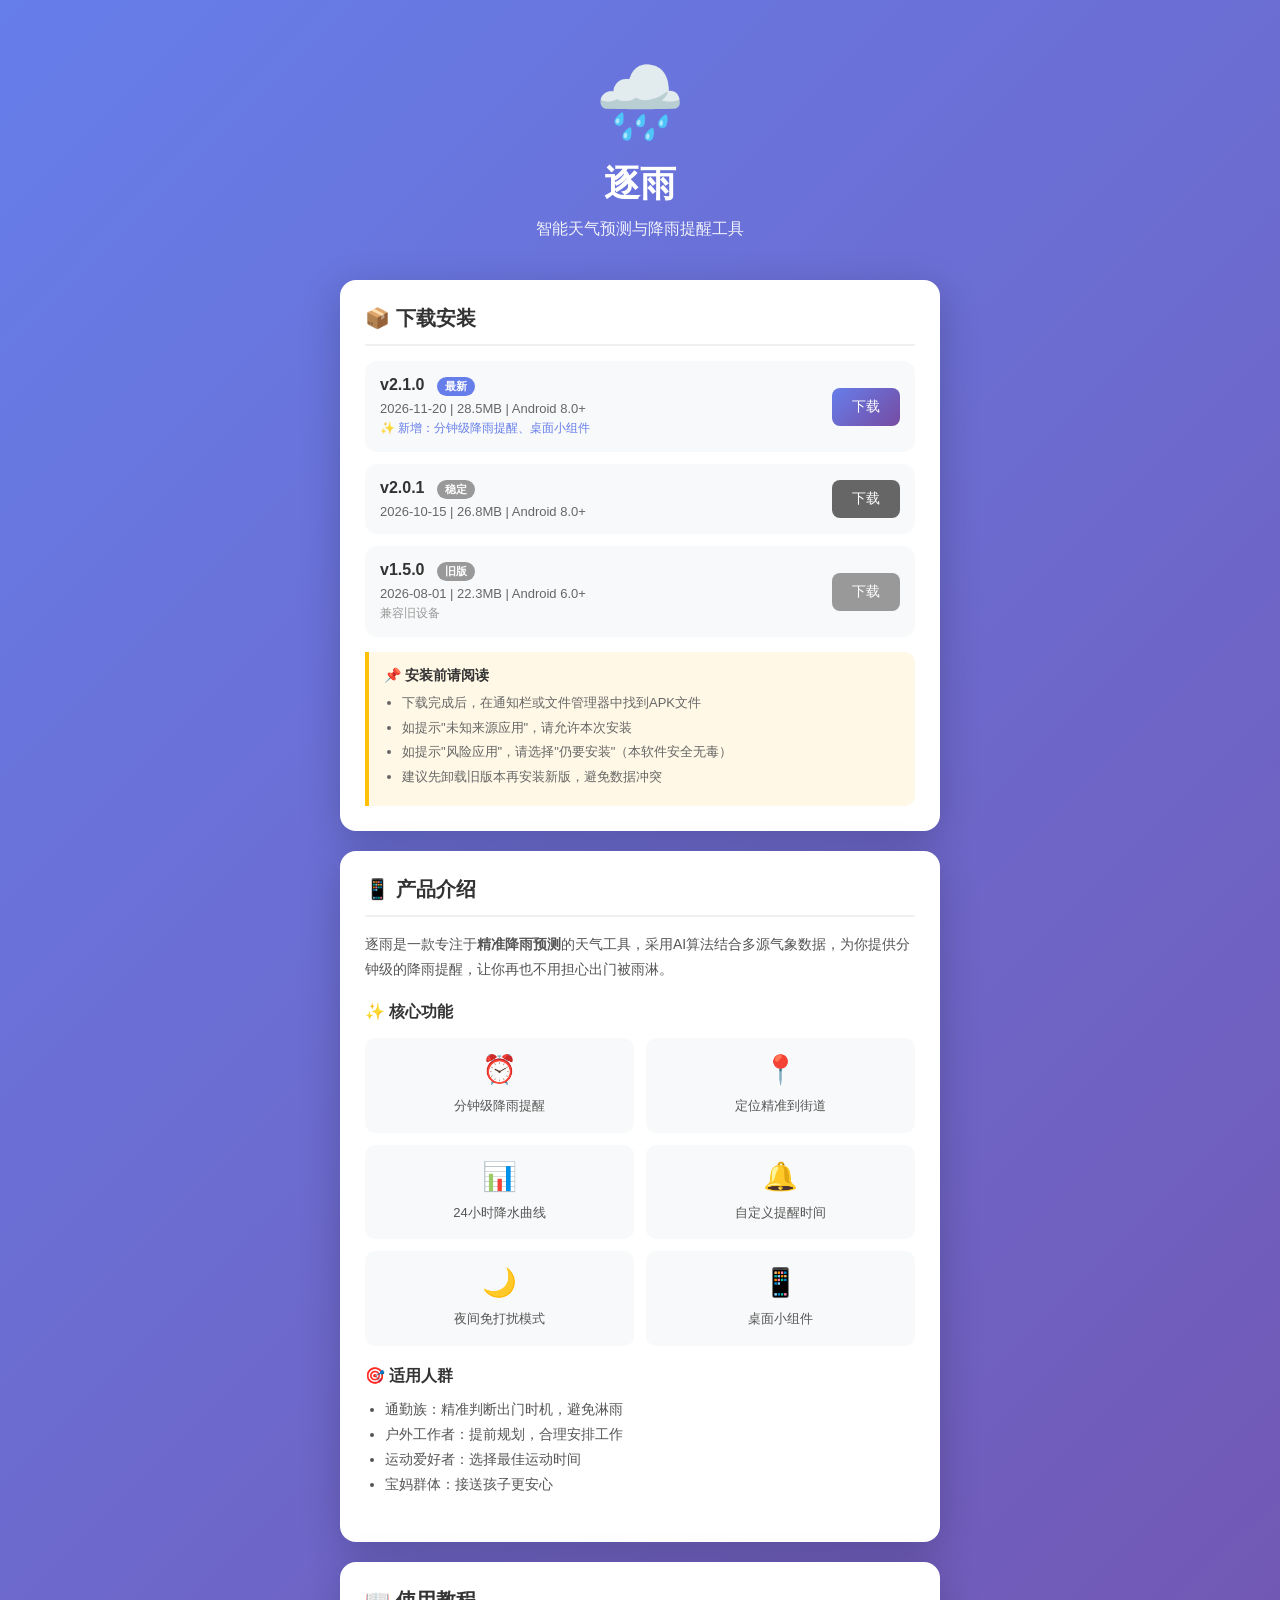
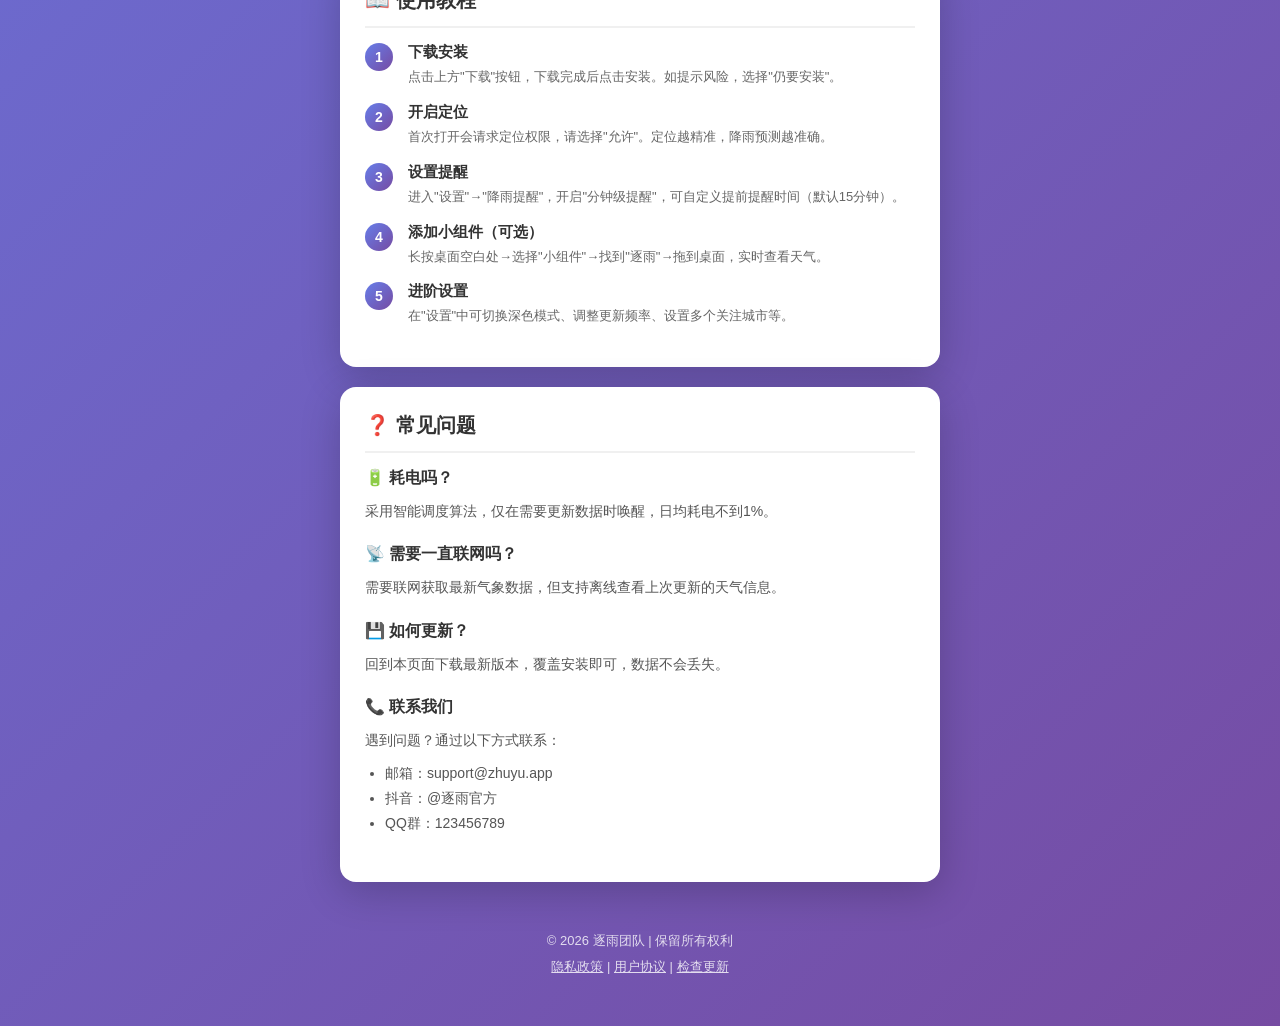
==== index.html @ e546744c "Add files via upload" ====
<!DOCTYPE html>
<html lang="zh-CN">
<head>
    <meta charset="UTF-8">
    <meta name="viewport" content="width=device-width, initial-scale=1.0">
    <title>逐雨 - 官方下载</title>
    <style>
        * { margin: 0; padding: 0; box-sizing: border-box; }
        body {
            font-family: -apple-system, BlinkMacSystemFont, "Segoe UI", Roboto, "Helvetica Neue", Arial, sans-serif;
            background: linear-gradient(135deg, #667eea 0%, #764ba2 100%);
            min-height: 100vh;
            padding: 20px;
        }
        .container {
            max-width: 600px;
            margin: 0 auto;
        }
        
        /* 头部 */
        .header {
            text-align: center;
            padding: 40px 20px;
            color: white;
        }
        .logo { font-size: 72px; margin-bottom: 15px; }
        .header h1 { font-size: 36px; margin-bottom: 10px; }
        .header p { font-size: 16px; opacity: 0.9; }
        
        /* 卡片通用 */
        .card {
            background: white;
            border-radius: 16px;
            padding: 25px;
            margin-bottom: 20px;
            box-shadow: 0 10px 40px rgba(0,0,0,0.2);
        }
        .card h2 {
            font-size: 20px;
            color: #333;
            margin-bottom: 15px;
            padding-bottom: 12px;
            border-bottom: 2px solid #f0f0f0;
        }
        
        /* 版本列表 */
        .version-item {
            display: flex;
            justify-content: space-between;
            align-items: center;
            padding: 15px;
            background: #f8f9fa;
            border-radius: 12px;
            margin-bottom: 12px;
        }
        .version-info h3 {
            font-size: 16px;
            color: #333;
            margin-bottom: 5px;
        }
        .version-info p {
            font-size: 13px;
            color: #666;
        }
        .version-info .badge {
            display: inline-block;
            background: #667eea;
            color: white;
            font-size: 11px;
            padding: 2px 8px;
            border-radius: 10px;
            margin-left: 8px;
        }
        .version-info .badge.old {
            background: #999;
        }
        .download-btn {
            background: linear-gradient(135deg, #667eea 0%, #764ba2 100%);
            color: white;
            border: none;
            padding: 10px 20px;
            border-radius: 8px;
            font-size: 14px;
            cursor: pointer;
            text-decoration: none;
            white-space: nowrap;
        }
        .download-btn:hover {
            opacity: 0.9;
        }
        
        /* 介绍区域 */
        .intro-section {
            margin-bottom: 20px;
        }
        .intro-section h3 {
            font-size: 16px;
            color: #333;
            margin-bottom: 10px;
            display: flex;
            align-items: center;
            gap: 8px;
        }
        .intro-section p, .intro-section li {
            font-size: 14px;
            color: #555;
            line-height: 1.8;
        }
        .intro-section ul {
            padding-left: 20px;
            margin-top: 8px;
        }
        .feature-grid {
            display: grid;
            grid-template-columns: 1fr 1fr;
            gap: 12px;
            margin-top: 15px;
        }
        .feature-item {
            background: #f8f9fa;
            padding: 15px;
            border-radius: 10px;
            text-align: center;
        }
        .feature-item .icon {
            font-size: 28px;
            margin-bottom: 8px;
        }
        .feature-item p {
            font-size: 13px;
            color: #555;
            font-weight: 500;
        }
        
        /* 使用步骤 */
        .step-list {
            counter-reset: step;
        }
        .step-item {
            display: flex;
            gap: 15px;
            margin-bottom: 15px;
            align-items: flex-start;
        }
        .step-num {
            width: 28px;
            height: 28px;
            background: linear-gradient(135deg, #667eea 0%, #764ba2 100%);
            color: white;
            border-radius: 50%;
            display: flex;
            align-items: center;
            justify-content: center;
            font-size: 14px;
            font-weight: bold;
            flex-shrink: 0;
        }
        .step-content h4 {
            font-size: 15px;
            color: #333;
            margin-bottom: 5px;
        }
        .step-content p {
            font-size: 13px;
            color: #666;
            line-height: 1.6;
        }
        
        /* 提示框 */
        .tips-box {
            background: #fff8e6;
            border-left: 4px solid #ffc107;
            padding: 15px;
            border-radius: 0 10px 10px 0;
            margin-top: 15px;
        }
        .tips-box strong {
            color: #333;
            display: block;
            margin-bottom: 8px;
            font-size: 14px;
        }
        .tips-box ul {
            padding-left: 18px;
        }
        .tips-box li {
            font-size: 13px;
            color: #666;
            margin-bottom: 5px;
            line-height: 1.5;
        }
        
        /* 页脚 */
        .footer {
            text-align: center;
            padding: 30px 20px;
            color: white;
            opacity: 0.8;
            font-size: 13px;
        }
        .footer a {
            color: white;
            text-decoration: underline;
        }
        
        /* 响应式 */
        @media (max-width: 480px) {
            .feature-grid { grid-template-columns: 1fr; }
            .version-item { flex-direction: column; gap: 12px; align-items: stretch; }
            .download-btn { text-align: center; }
        }
    </style>
</head>
<body>
    <div class="container">
        <!-- 头部 -->
        <div class="header">
            <div class="logo">🌧️</div>
            <h1>逐雨</h1>
            <p>智能天气预测与降雨提醒工具</p>
        </div>
        
        <!-- 下载区域 -->
        <div class="card">
            <h2>📦 下载安装</h2>
            
            <!-- 最新版本 -->
            <div class="version-item">
                <div class="version-info">
                    <h3>v2.1.0 <span class="badge">最新</span></h3>
                    <p>2026-11-20 | 28.5MB | Android 8.0+</p>
                    <p style="color: #667eea; font-size: 12px; margin-top: 4px;">✨ 新增：分钟级降雨提醒、桌面小组件</p>
                </div>
                <a href="https://zhuyu-1307885390.cos.ap-guangzhou.myqcloud.com/zhuyu-v2.1.0.apk" class="download-btn" download>
                    下载
                </a>
            </div>
            
            <!-- 历史版本 -->
            <div class="version-item">
                <div class="version-info">
                    <h3>v2.0.1 <span class="badge old">稳定</span></h3>
                    <p>2026-10-15 | 26.8MB | Android 8.0+</p>
                </div>
                <a href="https://zhuyu-1307885390.cos.ap-guangzhou.myqcloud.com/zhuyu-v2.0.1.apk" class="download-btn" download style="background: #666;">
                    下载
                </a>
            </div>
            
            <div class="version-item">
                <div class="version-info">
                    <h3>v1.5.0 <span class="badge old">旧版</span></h3>
                    <p>2026-08-01 | 22.3MB | Android 6.0+</p>
                    <p style="color: #999; font-size: 12px; margin-top: 4px;">兼容旧设备</p>
                </div>
                <a href="https://zhuyu-1307885390.cos.ap-guangzhou.myqcloud.com/zhuyu-v1.5.0.apk" class="download-btn" download style="background: #999;">
                    下载
                </a>
            </div>
            
            <!-- 安装提示 -->
            <div class="tips-box">
                <strong>📌 安装前请阅读</strong>
                <ul>
                    <li>下载完成后，在通知栏或文件管理器中找到APK文件</li>
                    <li>如提示"未知来源应用"，请允许本次安装</li>
                    <li>如提示"风险应用"，请选择"仍要安装"（本软件安全无毒）</li>
                    <li>建议先卸载旧版本再安装新版，避免数据冲突</li>
                </ul>
            </div>
        </div>
        
        <!-- 产品介绍 -->
        <div class="card">
            <h2>📱 产品介绍</h2>
            <div class="intro-section">
                <p>逐雨是一款专注于<strong>精准降雨预测</strong>的天气工具，采用AI算法结合多源气象数据，为你提供分钟级的降雨提醒，让你再也不用担心出门被雨淋。</p>
            </div>
            
            <div class="intro-section">
                <h3>✨ 核心功能</h3>
                <div class="feature-grid">
                    <div class="feature-item">
                        <div class="icon">⏰</div>
                        <p>分钟级降雨提醒</p>
                    </div>
                    <div class="feature-item">
                        <div class="icon">📍</div>
                        <p>定位精准到街道</p>
                    </div>
                    <div class="feature-item">
                        <div class="icon">📊</div>
                        <p>24小时降水曲线</p>
                    </div>
                    <div class="feature-item">
                        <div class="icon">🔔</div>
                        <p>自定义提醒时间</p>
                    </div>
                    <div class="feature-item">
                        <div class="icon">🌙</div>
                        <p>夜间免打扰模式</p>
                    </div>
                    <div class="feature-item">
                        <div class="icon">📱</div>
                        <p>桌面小组件</p>
                    </div>
                </div>
            </div>
            
            <div class="intro-section">
                <h3>🎯 适用人群</h3>
                <ul>
                    <li>通勤族：精准判断出门时机，避免淋雨</li>
                    <li>户外工作者：提前规划，合理安排工作</li>
                    <li>运动爱好者：选择最佳运动时间</li>
                    <li>宝妈群体：接送孩子更安心</li>
                </ul>
            </div>
        </div>
        
        <!-- 使用教程 -->
        <div class="card">
            <h2>📖 使用教程</h2>
            
            <div class="step-list">
                <div class="step-item">
                    <div class="step-num">1</div>
                    <div class="step-content">
                        <h4>下载安装</h4>
                        <p>点击上方"下载"按钮，下载完成后点击安装。如提示风险，选择"仍要安装"。</p>
                    </div>
                </div>
                
                <div class="step-item">
                    <div class="step-num">2</div>
                    <div class="step-content">
                        <h4>开启定位</h4>
                        <p>首次打开会请求定位权限，请选择"允许"。定位越精准，降雨预测越准确。</p>
                    </div>
                </div>
                
                <div class="step-item">
                    <div class="step-num">3</div>
                    <div class="step-content">
                        <h4>设置提醒</h4>
                        <p>进入"设置"→"降雨提醒"，开启"分钟级提醒"，可自定义提前提醒时间（默认15分钟）。</p>
                    </div>
                </div>
                
                <div class="step-item">
                    <div class="step-num">4</div>
                    <div class="step-content">
                        <h4>添加小组件（可选）</h4>
                        <p>长按桌面空白处→选择"小组件"→找到"逐雨"→拖到桌面，实时查看天气。</p>
                    </div>
                </div>
                
                <div class="step-item">
                    <div class="step-num">5</div>
                    <div class="step-content">
                        <h4>进阶设置</h4>
                        <p>在"设置"中可切换深色模式、调整更新频率、设置多个关注城市等。</p>
                    </div>
                </div>
            </div>
        </div>
        
        <!-- 常见问题 -->
        <div class="card">
            <h2>❓ 常见问题</h2>
            
            <div class="intro-section">
                <h3>🔋 耗电吗？</h3>
                <p>采用智能调度算法，仅在需要更新数据时唤醒，日均耗电不到1%。</p>
            </div>
            
            <div class="intro-section">
                <h3>📡 需要一直联网吗？</h3>
                <p>需要联网获取最新气象数据，但支持离线查看上次更新的天气信息。</p>
            </div>
            
            <div class="intro-section">
                <h3>💾 如何更新？</h3>
                <p>回到本页面下载最新版本，覆盖安装即可，数据不会丢失。</p>
            </div>
            
            <div class="intro-section">
                <h3>📞 联系我们</h3>
                <p>遇到问题？通过以下方式联系：</p>
                <ul style="margin-top: 8px;">
                    <li>邮箱：support@zhuyu.app</li>
                    <li>抖音：@逐雨官方</li>
                    <li>QQ群：123456789</li>
                </ul>
            </div>
        </div>
        
        <!-- 页脚 -->
        <div class="footer">
            <p>© 2026 逐雨团队 | 保留所有权利</p>
            <p style="margin-top: 8px;">
                <a href="#">隐私政策</a> | 
                <a href="#">用户协议</a> | 
                <a href="#">检查更新</a>
            </p>
        </div>
    </div>
</body>
</html>
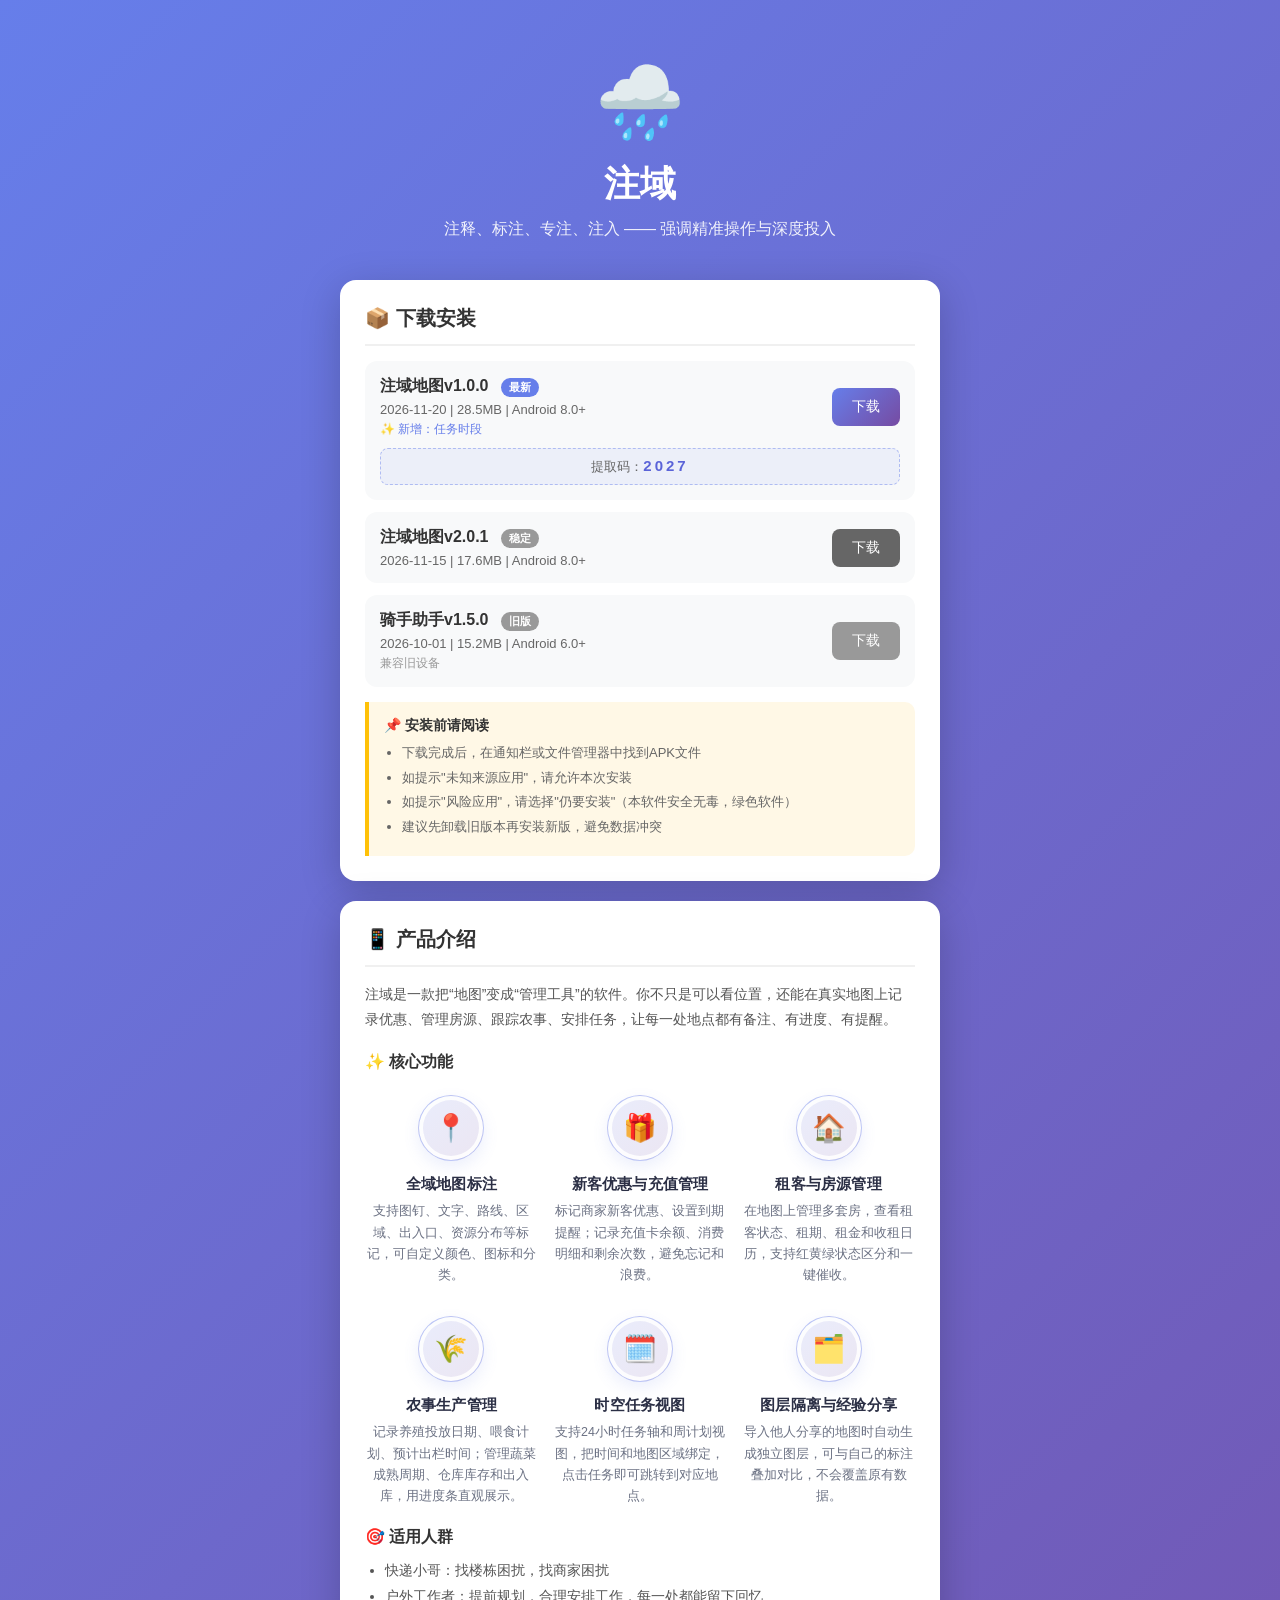
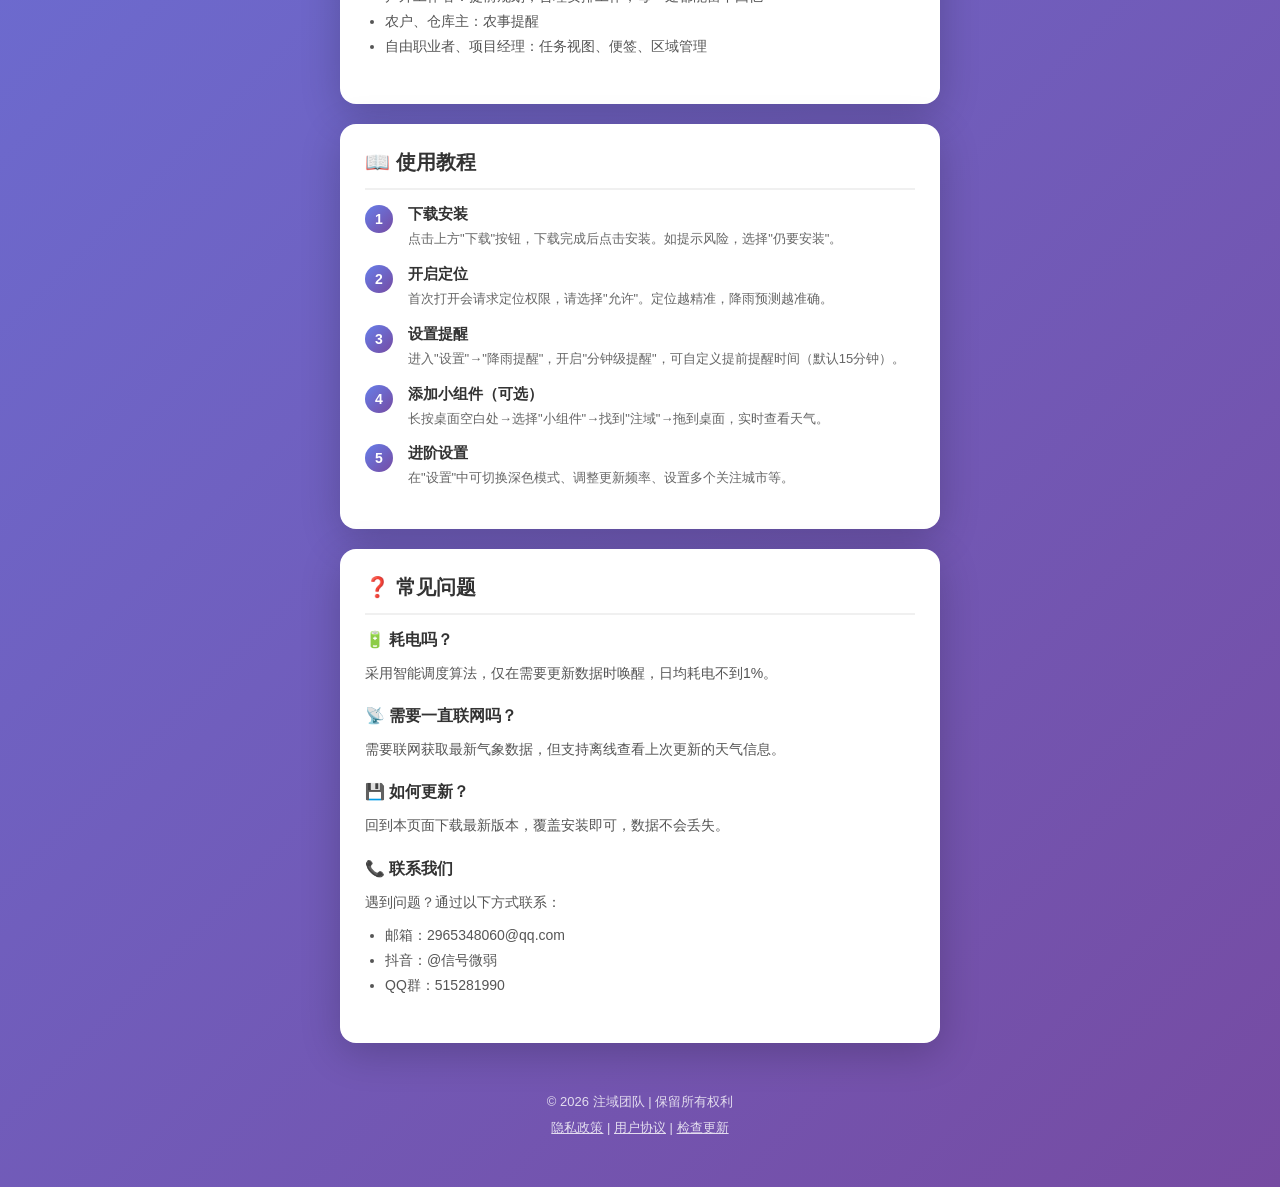
==== commit a70dffde: "Update index.html样式修改" ====
--- a/index.html
+++ b/index.html
@@ -3,7 +3,7 @@
 <head>
     <meta charset="UTF-8">
     <meta name="viewport" content="width=device-width, initial-scale=1.0">
-    <title>逐雨 - 官方下载</title>
+    <title>注域 - 官方下载</title>
     <style>
         * { margin: 0; padding: 0; box-sizing: border-box; }
         body {
@@ -46,6 +46,7 @@
         /* 版本列表 */
         .version-item {
             display: flex;
+            flex-wrap: wrap;
             justify-content: space-between;
             align-items: center;
             padding: 15px;
@@ -88,6 +89,24 @@
         .download-btn:hover {
             opacity: 0.9;
         }
+        .extract-code {
+            width: 100%;
+            margin-top: 10px;
+            padding: 8px 12px;
+            text-align: center;
+            font-size: 13px;
+            color: #666;
+            background: rgba(102, 126, 234, 0.08);
+            border: 1px dashed rgba(102, 126, 234, 0.45);
+            border-radius: 8px;
+        }
+        .extract-code strong {
+            font-size: 15px;
+            font-weight: 700;
+            letter-spacing: 3px;
+            color: #5a63d8;
+            user-select: all;
+        }
         
         /* 介绍区域 */
         .intro-section {
@@ -110,26 +129,54 @@
             padding-left: 20px;
             margin-top: 8px;
         }
-        .feature-grid {
+        .feature-list {
             display: grid;
-            grid-template-columns: 1fr 1fr;
-            gap: 12px;
-            margin-top: 15px;
+            grid-template-columns: repeat(3, 1fr);
+            gap: 30px 16px;
+            margin-top: 22px;
         }
         .feature-item {
-            background: #f8f9fa;
-            padding: 15px;
-            border-radius: 10px;
+            display: flex;
+            flex-direction: column;
+            align-items: center;
             text-align: center;
+            transition: transform 0.25s ease;
+        }
+        .feature-item:hover {
+            transform: translateY(-4px);
         }
         .feature-item .icon {
-            font-size: 28px;
-            margin-bottom: 8px;
+            width: 66px;
+            height: 66px;
+            flex-shrink: 0;
+            display: flex;
+            align-items: center;
+            justify-content: center;
+            font-size: 27px;
+            line-height: 1;
+            border-radius: 50%;
+            background: linear-gradient(135deg, rgba(102, 126, 234, 0.14) 0%, rgba(118, 75, 162, 0.14) 100%);
+            border: 1.5px solid rgba(102, 126, 234, 0.35);
+            box-shadow: 0 6px 16px rgba(102, 126, 234, 0.12), inset 0 0 0 4px rgba(255, 255, 255, 0.9);
+            margin-bottom: 14px;
+            transition: box-shadow 0.25s ease, border-color 0.25s ease;
+        }
+        .feature-item:hover .icon {
+            border-color: rgba(102, 126, 234, 0.6);
+            box-shadow: 0 10px 22px rgba(102, 126, 234, 0.22), inset 0 0 0 4px rgba(255, 255, 255, 0.9);
+        }
+        .feature-item h4 {
+            font-size: 15px;
+            font-weight: 600;
+            color: #2b2f45;
+            margin-bottom: 7px;
+            letter-spacing: 0.2px;
         }
         .feature-item p {
-            font-size: 13px;
-            color: #555;
-            font-weight: 500;
+            font-size: 12.5px;
+            color: #6c7284;
+            line-height: 1.7;
+            max-width: 180px;
         }
         
         /* 使用步骤 */
@@ -204,8 +251,17 @@
         }
         
         /* 响应式 */
+        @media (max-width: 560px) {
+            .feature-list { grid-template-columns: 1fr; gap: 28px; margin-top: 18px; }
+            .feature-item .icon {
+                width: 58px;
+                height: 58px;
+                font-size: 24px;
+                margin-bottom: 12px;
+            }
+            .feature-item p { max-width: 300px; }
+        }
         @media (max-width: 480px) {
-            .feature-grid { grid-template-columns: 1fr; }
             .version-item { flex-direction: column; gap: 12px; align-items: stretch; }
             .download-btn { text-align: center; }
         }
@@ -216,8 +272,8 @@
         <!-- 头部 -->
         <div class="header">
             <div class="logo">🌧️</div>
-            <h1>逐雨</h1>
-            <p>智能天气预测与降雨提醒工具</p>
+            <h1>注域</h1>
+            <p>注释、标注、专注、注入 —— 强调精准操作与深度投入</p>
         </div>
         
         <!-- 下载区域 -->
@@ -227,33 +283,34 @@
             <!-- 最新版本 -->
             <div class="version-item">
                 <div class="version-info">
-                    <h3>v2.1.0 <span class="badge">最新</span></h3>
+                    <h3>注域地图v1.0.0 <span class="badge">最新</span></h3>
                     <p>2026-11-20 | 28.5MB | Android 8.0+</p>
-                    <p style="color: #667eea; font-size: 12px; margin-top: 4px;">✨ 新增：分钟级降雨提醒、桌面小组件</p>
-                </div>
-                <a href="https://zhuyu-1307885390.cos.ap-guangzhou.myqcloud.com/zhuyu-v2.1.0.apk" class="download-btn" download>
+                    <p style="color: #667eea; font-size: 12px; margin-top: 4px;">✨ 新增：任务时段</p>
+                </div>
+                <a href="https://wwbjy.lanzouv.com/ipc9i4gytjad" class="download-btn" download>
                     下载
                 </a>
+                <div class="extract-code">提取码：<strong>2027</strong></div>
             </div>
             
             <!-- 历史版本 -->
             <div class="version-item">
                 <div class="version-info">
-                    <h3>v2.0.1 <span class="badge old">稳定</span></h3>
-                    <p>2026-10-15 | 26.8MB | Android 8.0+</p>
-                </div>
-                <a href="https://zhuyu-1307885390.cos.ap-guangzhou.myqcloud.com/zhuyu-v2.0.1.apk" class="download-btn" download style="background: #666;">
+                    <h3>注域地图v2.0.1 <span class="badge old">稳定</span></h3>
+                    <p>2026-11-15 | 17.6MB | Android 8.0+</p>
+                </div>
+                <a href="https://wwbjy.lanzouv.com/ipc9i4gytjad" class="download-btn" download style="background: #666;">
                     下载
                 </a>
             </div>
             
             <div class="version-item">
                 <div class="version-info">
-                    <h3>v1.5.0 <span class="badge old">旧版</span></h3>
-                    <p>2026-08-01 | 22.3MB | Android 6.0+</p>
+                    <h3>骑手助手v1.5.0 <span class="badge old">旧版</span></h3>
+                    <p>2026-10-01 | 15.2MB | Android 6.0+</p>
                     <p style="color: #999; font-size: 12px; margin-top: 4px;">兼容旧设备</p>
                 </div>
-                <a href="https://zhuyu-1307885390.cos.ap-guangzhou.myqcloud.com/zhuyu-v1.5.0.apk" class="download-btn" download style="background: #999;">
+                <a href="https://wwbjy.lanzouv.com/ipc9i4gytjad" class="download-btn" download style="background: #999;">
                     下载
                 </a>
             </div>
@@ -264,7 +321,7 @@
                 <ul>
                     <li>下载完成后，在通知栏或文件管理器中找到APK文件</li>
                     <li>如提示"未知来源应用"，请允许本次安装</li>
-                    <li>如提示"风险应用"，请选择"仍要安装"（本软件安全无毒）</li>
+                    <li>如提示"风险应用"，请选择"仍要安装"（本软件安全无毒，绿色软件）</li>
                     <li>建议先卸载旧版本再安装新版，避免数据冲突</li>
                 </ul>
             </div>
@@ -274,35 +331,41 @@
         <div class="card">
             <h2>📱 产品介绍</h2>
             <div class="intro-section">
-                <p>逐雨是一款专注于<strong>精准降雨预测</strong>的天气工具，采用AI算法结合多源气象数据，为你提供分钟级的降雨提醒，让你再也不用担心出门被雨淋。</p>
+                <p>注域是一款把“地图”变成“管理工具”的软件。你不只是可以看位置，还能在真实地图上记录优惠、管理房源、跟踪农事、安排任务，让每一处地点都有备注、有进度、有提醒。</p>
             </div>
             
             <div class="intro-section">
                 <h3>✨ 核心功能</h3>
-                <div class="feature-grid">
-                    <div class="feature-item">
-                        <div class="icon">⏰</div>
-                        <p>分钟级降雨提醒</p>
-                    </div>
+                <div class="feature-list">
                     <div class="feature-item">
                         <div class="icon">📍</div>
-                        <p>定位精准到街道</p>
-                    </div>
-                    <div class="feature-item">
-                        <div class="icon">📊</div>
-                        <p>24小时降水曲线</p>
-                    </div>
-                    <div class="feature-item">
-                        <div class="icon">🔔</div>
-                        <p>自定义提醒时间</p>
-                    </div>
-                    <div class="feature-item">
-                        <div class="icon">🌙</div>
-                        <p>夜间免打扰模式</p>
-                    </div>
-                    <div class="feature-item">
-                        <div class="icon">📱</div>
-                        <p>桌面小组件</p>
+                        <h4>全域地图标注</h4>
+                        <p>支持图钉、文字、路线、区域、出入口、资源分布等标记，可自定义颜色、图标和分类。</p>
+                    </div>
+                    <div class="feature-item">
+                        <div class="icon">🎁</div>
+                        <h4>新客优惠与充值管理</h4>
+                        <p>标记商家新客优惠、设置到期提醒；记录充值卡余额、消费明细和剩余次数，避免忘记和浪费。</p>
+                    </div>
+                    <div class="feature-item">
+                        <div class="icon">🏠</div>
+                        <h4>租客与房源管理</h4>
+                        <p>在地图上管理多套房，查看租客状态、租期、租金和收租日历，支持红黄绿状态区分和一键催收。</p>
+                    </div>
+                    <div class="feature-item">
+                        <div class="icon">🌾</div>
+                        <h4>农事生产管理</h4>
+                        <p>记录养殖投放日期、喂食计划、预计出栏时间；管理蔬菜成熟周期、仓库库存和出入库，用进度条直观展示。</p>
+                    </div>
+                    <div class="feature-item">
+                        <div class="icon">🗓️</div>
+                        <h4>时空任务视图</h4>
+                        <p>支持24小时任务轴和周计划视图，把时间和地图区域绑定，点击任务即可跳转到对应地点。</p>
+                    </div>
+                    <div class="feature-item">
+                        <div class="icon">🗂️</div>
+                        <h4>图层隔离与经验分享</h4>
+                        <p>导入他人分享的地图时自动生成独立图层，可与自己的标注叠加对比，不会覆盖原有数据。</p>
                     </div>
                 </div>
             </div>
@@ -310,10 +373,10 @@
             <div class="intro-section">
                 <h3>🎯 适用人群</h3>
                 <ul>
-                    <li>通勤族：精准判断出门时机，避免淋雨</li>
-                    <li>户外工作者：提前规划，合理安排工作</li>
-                    <li>运动爱好者：选择最佳运动时间</li>
-                    <li>宝妈群体：接送孩子更安心</li>
+                    <li>快递小哥：找楼栋困扰，找商家困扰</li>
+                    <li>户外工作者：提前规划，合理安排工作，每一处都能留下回忆</li>
+                    <li>农户、仓库主：农事提醒</li>
+                    <li>自由职业者、项目经理：任务视图、便签、区域管理</li>
                 </ul>
             </div>
         </div>
@@ -351,7 +414,7 @@
                     <div class="step-num">4</div>
                     <div class="step-content">
                         <h4>添加小组件（可选）</h4>
-                        <p>长按桌面空白处→选择"小组件"→找到"逐雨"→拖到桌面，实时查看天气。</p>
+                        <p>长按桌面空白处→选择"小组件"→找到"注域"→拖到桌面，实时查看天气。</p>
                     </div>
                 </div>
                 
@@ -388,16 +451,16 @@
                 <h3>📞 联系我们</h3>
                 <p>遇到问题？通过以下方式联系：</p>
                 <ul style="margin-top: 8px;">
-                    <li>邮箱：support@zhuyu.app</li>
-                    <li>抖音：@逐雨官方</li>
-                    <li>QQ群：123456789</li>
+                    <li>邮箱：2965348060@qq.com</li>
+                    <li>抖音：@信号微弱</li>
+                    <li>QQ群：515281990</li>
                 </ul>
             </div>
         </div>
         
         <!-- 页脚 -->
         <div class="footer">
-            <p>© 2026 逐雨团队 | 保留所有权利</p>
+            <p>© 2026 注域团队 | 保留所有权利</p>
             <p style="margin-top: 8px;">
                 <a href="#">隐私政策</a> | 
                 <a href="#">用户协议</a> | 
@@ -406,4 +469,4 @@
         </div>
     </div>
 </body>
-</html>+</html>
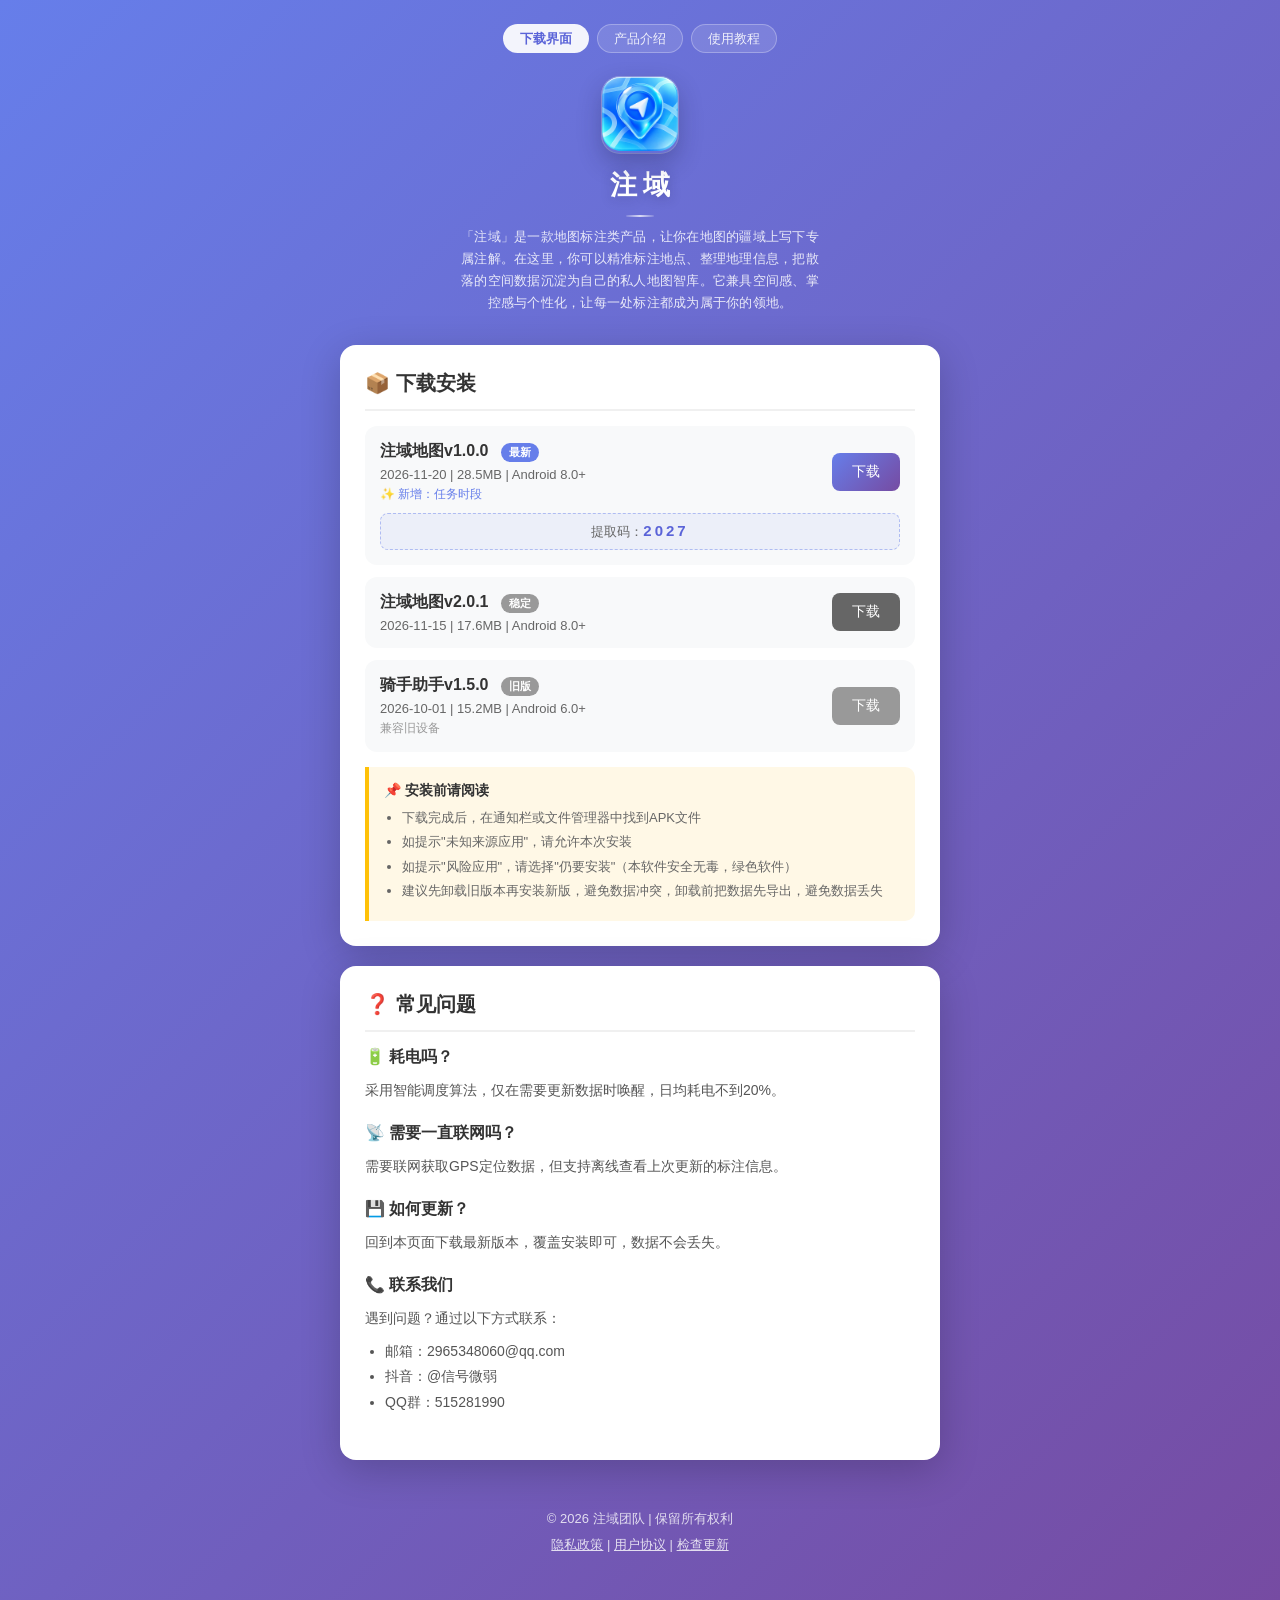
==== commit e64b8d35: "添加跳转链接 添加跳转链接，可以看到详细页面" ====
--- a/index.html
+++ b/index.html
@@ -4,276 +4,21 @@
     <meta charset="UTF-8">
     <meta name="viewport" content="width=device-width, initial-scale=1.0">
     <title>注域 - 官方下载</title>
-    <style>
-        * { margin: 0; padding: 0; box-sizing: border-box; }
-        body {
-            font-family: -apple-system, BlinkMacSystemFont, "Segoe UI", Roboto, "Helvetica Neue", Arial, sans-serif;
-            background: linear-gradient(135deg, #667eea 0%, #764ba2 100%);
-            min-height: 100vh;
-            padding: 20px;
-        }
-        .container {
-            max-width: 600px;
-            margin: 0 auto;
-        }
-        
-        /* 头部 */
-        .header {
-            text-align: center;
-            padding: 40px 20px;
-            color: white;
-        }
-        .logo { font-size: 72px; margin-bottom: 15px; }
-        .header h1 { font-size: 36px; margin-bottom: 10px; }
-        .header p { font-size: 16px; opacity: 0.9; }
-        
-        /* 卡片通用 */
-        .card {
-            background: white;
-            border-radius: 16px;
-            padding: 25px;
-            margin-bottom: 20px;
-            box-shadow: 0 10px 40px rgba(0,0,0,0.2);
-        }
-        .card h2 {
-            font-size: 20px;
-            color: #333;
-            margin-bottom: 15px;
-            padding-bottom: 12px;
-            border-bottom: 2px solid #f0f0f0;
-        }
-        
-        /* 版本列表 */
-        .version-item {
-            display: flex;
-            flex-wrap: wrap;
-            justify-content: space-between;
-            align-items: center;
-            padding: 15px;
-            background: #f8f9fa;
-            border-radius: 12px;
-            margin-bottom: 12px;
-        }
-        .version-info h3 {
-            font-size: 16px;
-            color: #333;
-            margin-bottom: 5px;
-        }
-        .version-info p {
-            font-size: 13px;
-            color: #666;
-        }
-        .version-info .badge {
-            display: inline-block;
-            background: #667eea;
-            color: white;
-            font-size: 11px;
-            padding: 2px 8px;
-            border-radius: 10px;
-            margin-left: 8px;
-        }
-        .version-info .badge.old {
-            background: #999;
-        }
-        .download-btn {
-            background: linear-gradient(135deg, #667eea 0%, #764ba2 100%);
-            color: white;
-            border: none;
-            padding: 10px 20px;
-            border-radius: 8px;
-            font-size: 14px;
-            cursor: pointer;
-            text-decoration: none;
-            white-space: nowrap;
-        }
-        .download-btn:hover {
-            opacity: 0.9;
-        }
-        .extract-code {
-            width: 100%;
-            margin-top: 10px;
-            padding: 8px 12px;
-            text-align: center;
-            font-size: 13px;
-            color: #666;
-            background: rgba(102, 126, 234, 0.08);
-            border: 1px dashed rgba(102, 126, 234, 0.45);
-            border-radius: 8px;
-        }
-        .extract-code strong {
-            font-size: 15px;
-            font-weight: 700;
-            letter-spacing: 3px;
-            color: #5a63d8;
-            user-select: all;
-        }
-        
-        /* 介绍区域 */
-        .intro-section {
-            margin-bottom: 20px;
-        }
-        .intro-section h3 {
-            font-size: 16px;
-            color: #333;
-            margin-bottom: 10px;
-            display: flex;
-            align-items: center;
-            gap: 8px;
-        }
-        .intro-section p, .intro-section li {
-            font-size: 14px;
-            color: #555;
-            line-height: 1.8;
-        }
-        .intro-section ul {
-            padding-left: 20px;
-            margin-top: 8px;
-        }
-        .feature-list {
-            display: grid;
-            grid-template-columns: repeat(3, 1fr);
-            gap: 30px 16px;
-            margin-top: 22px;
-        }
-        .feature-item {
-            display: flex;
-            flex-direction: column;
-            align-items: center;
-            text-align: center;
-            transition: transform 0.25s ease;
-        }
-        .feature-item:hover {
-            transform: translateY(-4px);
-        }
-        .feature-item .icon {
-            width: 66px;
-            height: 66px;
-            flex-shrink: 0;
-            display: flex;
-            align-items: center;
-            justify-content: center;
-            font-size: 27px;
-            line-height: 1;
-            border-radius: 50%;
-            background: linear-gradient(135deg, rgba(102, 126, 234, 0.14) 0%, rgba(118, 75, 162, 0.14) 100%);
-            border: 1.5px solid rgba(102, 126, 234, 0.35);
-            box-shadow: 0 6px 16px rgba(102, 126, 234, 0.12), inset 0 0 0 4px rgba(255, 255, 255, 0.9);
-            margin-bottom: 14px;
-            transition: box-shadow 0.25s ease, border-color 0.25s ease;
-        }
-        .feature-item:hover .icon {
-            border-color: rgba(102, 126, 234, 0.6);
-            box-shadow: 0 10px 22px rgba(102, 126, 234, 0.22), inset 0 0 0 4px rgba(255, 255, 255, 0.9);
-        }
-        .feature-item h4 {
-            font-size: 15px;
-            font-weight: 600;
-            color: #2b2f45;
-            margin-bottom: 7px;
-            letter-spacing: 0.2px;
-        }
-        .feature-item p {
-            font-size: 12.5px;
-            color: #6c7284;
-            line-height: 1.7;
-            max-width: 180px;
-        }
-        
-        /* 使用步骤 */
-        .step-list {
-            counter-reset: step;
-        }
-        .step-item {
-            display: flex;
-            gap: 15px;
-            margin-bottom: 15px;
-            align-items: flex-start;
-        }
-        .step-num {
-            width: 28px;
-            height: 28px;
-            background: linear-gradient(135deg, #667eea 0%, #764ba2 100%);
-            color: white;
-            border-radius: 50%;
-            display: flex;
-            align-items: center;
-            justify-content: center;
-            font-size: 14px;
-            font-weight: bold;
-            flex-shrink: 0;
-        }
-        .step-content h4 {
-            font-size: 15px;
-            color: #333;
-            margin-bottom: 5px;
-        }
-        .step-content p {
-            font-size: 13px;
-            color: #666;
-            line-height: 1.6;
-        }
-        
-        /* 提示框 */
-        .tips-box {
-            background: #fff8e6;
-            border-left: 4px solid #ffc107;
-            padding: 15px;
-            border-radius: 0 10px 10px 0;
-            margin-top: 15px;
-        }
-        .tips-box strong {
-            color: #333;
-            display: block;
-            margin-bottom: 8px;
-            font-size: 14px;
-        }
-        .tips-box ul {
-            padding-left: 18px;
-        }
-        .tips-box li {
-            font-size: 13px;
-            color: #666;
-            margin-bottom: 5px;
-            line-height: 1.5;
-        }
-        
-        /* 页脚 */
-        .footer {
-            text-align: center;
-            padding: 30px 20px;
-            color: white;
-            opacity: 0.8;
-            font-size: 13px;
-        }
-        .footer a {
-            color: white;
-            text-decoration: underline;
-        }
-        
-        /* 响应式 */
-        @media (max-width: 560px) {
-            .feature-list { grid-template-columns: 1fr; gap: 28px; margin-top: 18px; }
-            .feature-item .icon {
-                width: 58px;
-                height: 58px;
-                font-size: 24px;
-                margin-bottom: 12px;
-            }
-            .feature-item p { max-width: 300px; }
-        }
-        @media (max-width: 480px) {
-            .version-item { flex-direction: column; gap: 12px; align-items: stretch; }
-            .download-btn { text-align: center; }
-        }
-    </style>
+    <link rel="stylesheet" href="styles.css">
 </head>
 <body>
     <div class="container">
+        <nav class="nav">
+            <a href="index.html" class="active">下载界面</a>
+            <a href="about.html">产品介绍</a>
+            <a href="tutorial.html">使用教程</a>
+        </nav>
+        
         <!-- 头部 -->
         <div class="header">
-            <div class="logo">🌧️</div>
+            <div class="logo"><img src="334c0837b64e043f290d3ea8aa91faf2_720.png" alt="注域"></div>
             <h1>注域</h1>
-            <p>注释、标注、专注、注入 —— 强调精准操作与深度投入</p>
+            <p>「注域」是一款地图标注类产品，让你在地图的疆域上写下专属注解。在这里，你可以精准标注地点、整理地理信息，把散落的空间数据沉淀为自己的私人地图智库。它兼具空间感、掌控感与个性化，让每一处标注都成为属于你的领地。</p>
         </div>
         
         <!-- 下载区域 -->
@@ -322,109 +67,8 @@
                     <li>下载完成后，在通知栏或文件管理器中找到APK文件</li>
                     <li>如提示"未知来源应用"，请允许本次安装</li>
                     <li>如提示"风险应用"，请选择"仍要安装"（本软件安全无毒，绿色软件）</li>
-                    <li>建议先卸载旧版本再安装新版，避免数据冲突</li>
+                    <li>建议先卸载旧版本再安装新版，避免数据冲突，卸载前把数据先导出，避免数据丢失</li>
                 </ul>
-            </div>
-        </div>
-        
-        <!-- 产品介绍 -->
-        <div class="card">
-            <h2>📱 产品介绍</h2>
-            <div class="intro-section">
-                <p>注域是一款把“地图”变成“管理工具”的软件。你不只是可以看位置，还能在真实地图上记录优惠、管理房源、跟踪农事、安排任务，让每一处地点都有备注、有进度、有提醒。</p>
-            </div>
-            
-            <div class="intro-section">
-                <h3>✨ 核心功能</h3>
-                <div class="feature-list">
-                    <div class="feature-item">
-                        <div class="icon">📍</div>
-                        <h4>全域地图标注</h4>
-                        <p>支持图钉、文字、路线、区域、出入口、资源分布等标记，可自定义颜色、图标和分类。</p>
-                    </div>
-                    <div class="feature-item">
-                        <div class="icon">🎁</div>
-                        <h4>新客优惠与充值管理</h4>
-                        <p>标记商家新客优惠、设置到期提醒；记录充值卡余额、消费明细和剩余次数，避免忘记和浪费。</p>
-                    </div>
-                    <div class="feature-item">
-                        <div class="icon">🏠</div>
-                        <h4>租客与房源管理</h4>
-                        <p>在地图上管理多套房，查看租客状态、租期、租金和收租日历，支持红黄绿状态区分和一键催收。</p>
-                    </div>
-                    <div class="feature-item">
-                        <div class="icon">🌾</div>
-                        <h4>农事生产管理</h4>
-                        <p>记录养殖投放日期、喂食计划、预计出栏时间；管理蔬菜成熟周期、仓库库存和出入库，用进度条直观展示。</p>
-                    </div>
-                    <div class="feature-item">
-                        <div class="icon">🗓️</div>
-                        <h4>时空任务视图</h4>
-                        <p>支持24小时任务轴和周计划视图，把时间和地图区域绑定，点击任务即可跳转到对应地点。</p>
-                    </div>
-                    <div class="feature-item">
-                        <div class="icon">🗂️</div>
-                        <h4>图层隔离与经验分享</h4>
-                        <p>导入他人分享的地图时自动生成独立图层，可与自己的标注叠加对比，不会覆盖原有数据。</p>
-                    </div>
-                </div>
-            </div>
-            
-            <div class="intro-section">
-                <h3>🎯 适用人群</h3>
-                <ul>
-                    <li>快递小哥：找楼栋困扰，找商家困扰</li>
-                    <li>户外工作者：提前规划，合理安排工作，每一处都能留下回忆</li>
-                    <li>农户、仓库主：农事提醒</li>
-                    <li>自由职业者、项目经理：任务视图、便签、区域管理</li>
-                </ul>
-            </div>
-        </div>
-        
-        <!-- 使用教程 -->
-        <div class="card">
-            <h2>📖 使用教程</h2>
-            
-            <div class="step-list">
-                <div class="step-item">
-                    <div class="step-num">1</div>
-                    <div class="step-content">
-                        <h4>下载安装</h4>
-                        <p>点击上方"下载"按钮，下载完成后点击安装。如提示风险，选择"仍要安装"。</p>
-                    </div>
-                </div>
-                
-                <div class="step-item">
-                    <div class="step-num">2</div>
-                    <div class="step-content">
-                        <h4>开启定位</h4>
-                        <p>首次打开会请求定位权限，请选择"允许"。定位越精准，降雨预测越准确。</p>
-                    </div>
-                </div>
-                
-                <div class="step-item">
-                    <div class="step-num">3</div>
-                    <div class="step-content">
-                        <h4>设置提醒</h4>
-                        <p>进入"设置"→"降雨提醒"，开启"分钟级提醒"，可自定义提前提醒时间（默认15分钟）。</p>
-                    </div>
-                </div>
-                
-                <div class="step-item">
-                    <div class="step-num">4</div>
-                    <div class="step-content">
-                        <h4>添加小组件（可选）</h4>
-                        <p>长按桌面空白处→选择"小组件"→找到"注域"→拖到桌面，实时查看天气。</p>
-                    </div>
-                </div>
-                
-                <div class="step-item">
-                    <div class="step-num">5</div>
-                    <div class="step-content">
-                        <h4>进阶设置</h4>
-                        <p>在"设置"中可切换深色模式、调整更新频率、设置多个关注城市等。</p>
-                    </div>
-                </div>
             </div>
         </div>
         
@@ -434,12 +78,12 @@
             
             <div class="intro-section">
                 <h3>🔋 耗电吗？</h3>
-                <p>采用智能调度算法，仅在需要更新数据时唤醒，日均耗电不到1%。</p>
+                <p>采用智能调度算法，仅在需要更新数据时唤醒，日均耗电不到20%。</p>
             </div>
             
             <div class="intro-section">
                 <h3>📡 需要一直联网吗？</h3>
-                <p>需要联网获取最新气象数据，但支持离线查看上次更新的天气信息。</p>
+                <p>需要联网获取GPS定位数据，但支持离线查看上次更新的标注信息。</p>
             </div>
             
             <div class="intro-section">
@@ -469,4 +113,4 @@
         </div>
     </div>
 </body>
-</html>
+</html>
--- a/styles.css
+++ b/styles.css
@@ -0,0 +1,384 @@
+
+        * { margin: 0; padding: 0; box-sizing: border-box; }
+        body {
+            font-family: -apple-system, BlinkMacSystemFont, "Segoe UI", Roboto, "Helvetica Neue", Arial, sans-serif;
+            background: linear-gradient(135deg, #667eea 0%, #764ba2 100%);
+            min-height: 100vh;
+            padding: 20px;
+        }
+        .container {
+            max-width: 600px;
+            margin: 0 auto;
+        }
+        
+        /* 头部 */
+        .header {
+            position: relative;
+            text-align: center;
+            padding: 24px 20px 30px;
+            color: white;
+        }
+        .logo {
+            position: relative;
+            width: 76px;
+            height: 76px;
+            margin: 0 auto 14px;
+            border-radius: 18px;
+            overflow: hidden;
+            box-shadow: 0 10px 24px rgba(28, 30, 70, 0.3), 0 0 0 1px rgba(255, 255, 255, 0.3);
+        }
+        .logo::after {
+            content: "";
+            position: absolute;
+            inset: 0;
+            border-radius: inherit;
+            box-shadow: inset 0 1px 0 rgba(255, 255, 255, 0.6);
+            pointer-events: none;
+        }
+        .logo img {
+            display: block;
+            width: 100%;
+            height: 100%;
+            object-fit: cover;
+            transform: scale(1.34);
+        }
+        .header h1 {
+            font-size: 27px;
+            font-weight: 700;
+            letter-spacing: 0.2em;
+            text-indent: 0.2em;
+            margin-bottom: 12px;
+            text-shadow: 0 2px 12px rgba(30, 30, 70, 0.25);
+        }
+        .header p {
+            position: relative;
+            max-width: 360px;
+            margin: 0 auto;
+            padding-top: 12px;
+            font-size: 12.5px;
+            line-height: 1.75;
+            letter-spacing: 0.02em;
+            color: rgba(255, 255, 255, 0.85);
+        }
+        .header p::before {
+            content: "";
+            position: absolute;
+            top: 0;
+            left: 50%;
+            transform: translateX(-50%);
+            width: 28px;
+            height: 2px;
+            border-radius: 2px;
+            background: linear-gradient(90deg, rgba(255, 255, 255, 0.15) 0%, rgba(255, 255, 255, 0.75) 50%, rgba(255, 255, 255, 0.15) 100%);
+        }
+        
+        /* 卡片通用 */
+        .card {
+            background: white;
+            border-radius: 16px;
+            padding: 25px;
+            margin-bottom: 20px;
+            box-shadow: 0 10px 40px rgba(0,0,0,0.2);
+        }
+        .card h2 {
+            font-size: 20px;
+            color: #333;
+            margin-bottom: 15px;
+            padding-bottom: 12px;
+            border-bottom: 2px solid #f0f0f0;
+        }
+        .card-head {
+            display: flex;
+            align-items: center;
+            justify-content: space-between;
+            gap: 12px;
+            margin-bottom: 15px;
+            padding-bottom: 12px;
+            border-bottom: 2px solid #f0f0f0;
+        }
+        .card-head h2 {
+            margin-bottom: 0;
+            padding-bottom: 0;
+            border-bottom: none;
+        }
+        .more-link {
+            flex-shrink: 0;
+            display: inline-flex;
+            align-items: center;
+            gap: 4px;
+            padding: 5px 12px;
+            font-size: 13px;
+            color: #5a63d8;
+            text-decoration: none;
+            white-space: nowrap;
+            background: rgba(102, 126, 234, 0.1);
+            border-radius: 999px;
+            transition: background 0.2s ease, color 0.2s ease;
+        }
+        .more-link::after {
+            content: "›";
+            font-size: 15px;
+            line-height: 1;
+        }
+        .more-link:hover {
+            background: rgba(102, 126, 234, 0.2);
+            color: #4b53c7;
+        }
+        
+        /* 版本列表 */
+        .version-item {
+            display: flex;
+            flex-wrap: wrap;
+            justify-content: space-between;
+            align-items: center;
+            padding: 15px;
+            background: #f8f9fa;
+            border-radius: 12px;
+            margin-bottom: 12px;
+        }
+        .version-info h3 {
+            font-size: 16px;
+            color: #333;
+            margin-bottom: 5px;
+        }
+        .version-info p {
+            font-size: 13px;
+            color: #666;
+        }
+        .version-info .badge {
+            display: inline-block;
+            background: #667eea;
+            color: white;
+            font-size: 11px;
+            padding: 2px 8px;
+            border-radius: 10px;
+            margin-left: 8px;
+        }
+        .version-info .badge.old {
+            background: #999;
+        }
+        .download-btn {
+            background: linear-gradient(135deg, #667eea 0%, #764ba2 100%);
+            color: white;
+            border: none;
+            padding: 10px 20px;
+            border-radius: 8px;
+            font-size: 14px;
+            cursor: pointer;
+            text-decoration: none;
+            white-space: nowrap;
+        }
+        .download-btn:hover {
+            opacity: 0.9;
+        }
+        .extract-code {
+            width: 100%;
+            margin-top: 10px;
+            padding: 8px 12px;
+            text-align: center;
+            font-size: 13px;
+            color: #666;
+            background: rgba(102, 126, 234, 0.08);
+            border: 1px dashed rgba(102, 126, 234, 0.45);
+            border-radius: 8px;
+        }
+        .extract-code strong {
+            font-size: 15px;
+            font-weight: 700;
+            letter-spacing: 3px;
+            color: #5a63d8;
+            user-select: all;
+        }
+        
+        /* 介绍区域 */
+        .intro-section {
+            margin-bottom: 20px;
+        }
+        .intro-section h3 {
+            font-size: 16px;
+            color: #333;
+            margin-bottom: 10px;
+            display: flex;
+            align-items: center;
+            gap: 8px;
+        }
+        .intro-section p, .intro-section li {
+            font-size: 14px;
+            color: #555;
+            line-height: 1.8;
+        }
+        .intro-section ul {
+            padding-left: 20px;
+            margin-top: 8px;
+        }
+        .feature-list {
+            display: grid;
+            grid-template-columns: repeat(3, 1fr);
+            gap: 30px 16px;
+            margin-top: 22px;
+        }
+        .feature-item {
+            display: flex;
+            flex-direction: column;
+            align-items: center;
+            text-align: center;
+            transition: transform 0.25s ease;
+        }
+        .feature-item:hover {
+            transform: translateY(-4px);
+        }
+        .feature-item .icon {
+            width: 66px;
+            height: 66px;
+            flex-shrink: 0;
+            display: flex;
+            align-items: center;
+            justify-content: center;
+            font-size: 27px;
+            line-height: 1;
+            border-radius: 50%;
+            background: linear-gradient(135deg, rgba(102, 126, 234, 0.14) 0%, rgba(118, 75, 162, 0.14) 100%);
+            border: 1.5px solid rgba(102, 126, 234, 0.35);
+            box-shadow: 0 6px 16px rgba(102, 126, 234, 0.12), inset 0 0 0 4px rgba(255, 255, 255, 0.9);
+            margin-bottom: 14px;
+            transition: box-shadow 0.25s ease, border-color 0.25s ease;
+        }
+        .feature-item:hover .icon {
+            border-color: rgba(102, 126, 234, 0.6);
+            box-shadow: 0 10px 22px rgba(102, 126, 234, 0.22), inset 0 0 0 4px rgba(255, 255, 255, 0.9);
+        }
+        .feature-item h4 {
+            font-size: 15px;
+            font-weight: 600;
+            color: #2b2f45;
+            margin-bottom: 7px;
+            letter-spacing: 0.2px;
+        }
+        .feature-item p {
+            font-size: 12.5px;
+            color: #6c7284;
+            line-height: 1.7;
+            max-width: 180px;
+        }
+        
+        /* 使用步骤 */
+        .step-list {
+            counter-reset: step;
+        }
+        .step-item {
+            display: flex;
+            gap: 15px;
+            margin-bottom: 15px;
+            align-items: flex-start;
+        }
+        .step-num {
+            width: 28px;
+            height: 28px;
+            background: linear-gradient(135deg, #667eea 0%, #764ba2 100%);
+            color: white;
+            border-radius: 50%;
+            display: flex;
+            align-items: center;
+            justify-content: center;
+            font-size: 14px;
+            font-weight: bold;
+            flex-shrink: 0;
+        }
+        .step-content h4 {
+            font-size: 15px;
+            color: #333;
+            margin-bottom: 5px;
+        }
+        .step-content p {
+            font-size: 13px;
+            color: #666;
+            line-height: 1.6;
+        }
+        
+        /* 提示框 */
+        .tips-box {
+            background: #fff8e6;
+            border-left: 4px solid #ffc107;
+            padding: 15px;
+            border-radius: 0 10px 10px 0;
+            margin-top: 15px;
+        }
+        .tips-box strong {
+            color: #333;
+            display: block;
+            margin-bottom: 8px;
+            font-size: 14px;
+        }
+        .tips-box ul {
+            padding-left: 18px;
+        }
+        .tips-box li {
+            font-size: 13px;
+            color: #666;
+            margin-bottom: 5px;
+            line-height: 1.5;
+        }
+        
+        /* 页脚 */
+        .footer {
+            text-align: center;
+            padding: 30px 20px;
+            color: white;
+            opacity: 0.8;
+            font-size: 13px;
+        }
+        .footer a {
+            color: white;
+            text-decoration: underline;
+        }
+        
+        /* 响应式 */
+        @media (max-width: 560px) {
+            .feature-list { grid-template-columns: 1fr; gap: 28px; margin-top: 18px; }
+            .feature-item .icon {
+                width: 58px;
+                height: 58px;
+                font-size: 24px;
+                margin-bottom: 12px;
+            }
+            .feature-item p { max-width: 300px; }
+        }
+        @media (max-width: 480px) {
+            .version-item { flex-direction: column; gap: 12px; align-items: stretch; }
+            .download-btn { text-align: center; }
+            .header { padding: 28px 8px 24px; }
+            .logo { width: 64px; height: 64px; border-radius: 15px; margin-bottom: 12px; }
+            .header h1 { font-size: 23px; letter-spacing: 0.16em; text-indent: 0.16em; margin-bottom: 10px; }
+            .header p { max-width: 100%; font-size: 12px; padding-top: 10px; }
+        }
+
+        /* 导航 */
+        .nav {
+            display: flex;
+            justify-content: center;
+            flex-wrap: wrap;
+            gap: 8px;
+            padding-top: 4px;
+        }
+        .nav a {
+            padding: 7px 16px;
+            font-size: 13px;
+            line-height: 1;
+            color: rgba(255, 255, 255, 0.88);
+            text-decoration: none;
+            background: rgba(255, 255, 255, 0.12);
+            border: 1px solid rgba(255, 255, 255, 0.28);
+            border-radius: 999px;
+            transition: background 0.2s ease, border-color 0.2s ease, transform 0.2s ease;
+        }
+        .nav a:hover {
+            background: rgba(255, 255, 255, 0.24);
+            border-color: rgba(255, 255, 255, 0.5);
+            transform: translateY(-1px);
+        }
+        .nav a.active {
+            background: rgba(255, 255, 255, 0.92);
+            border-color: transparent;
+            color: #5a63d8;
+            font-weight: 600;
+        }    
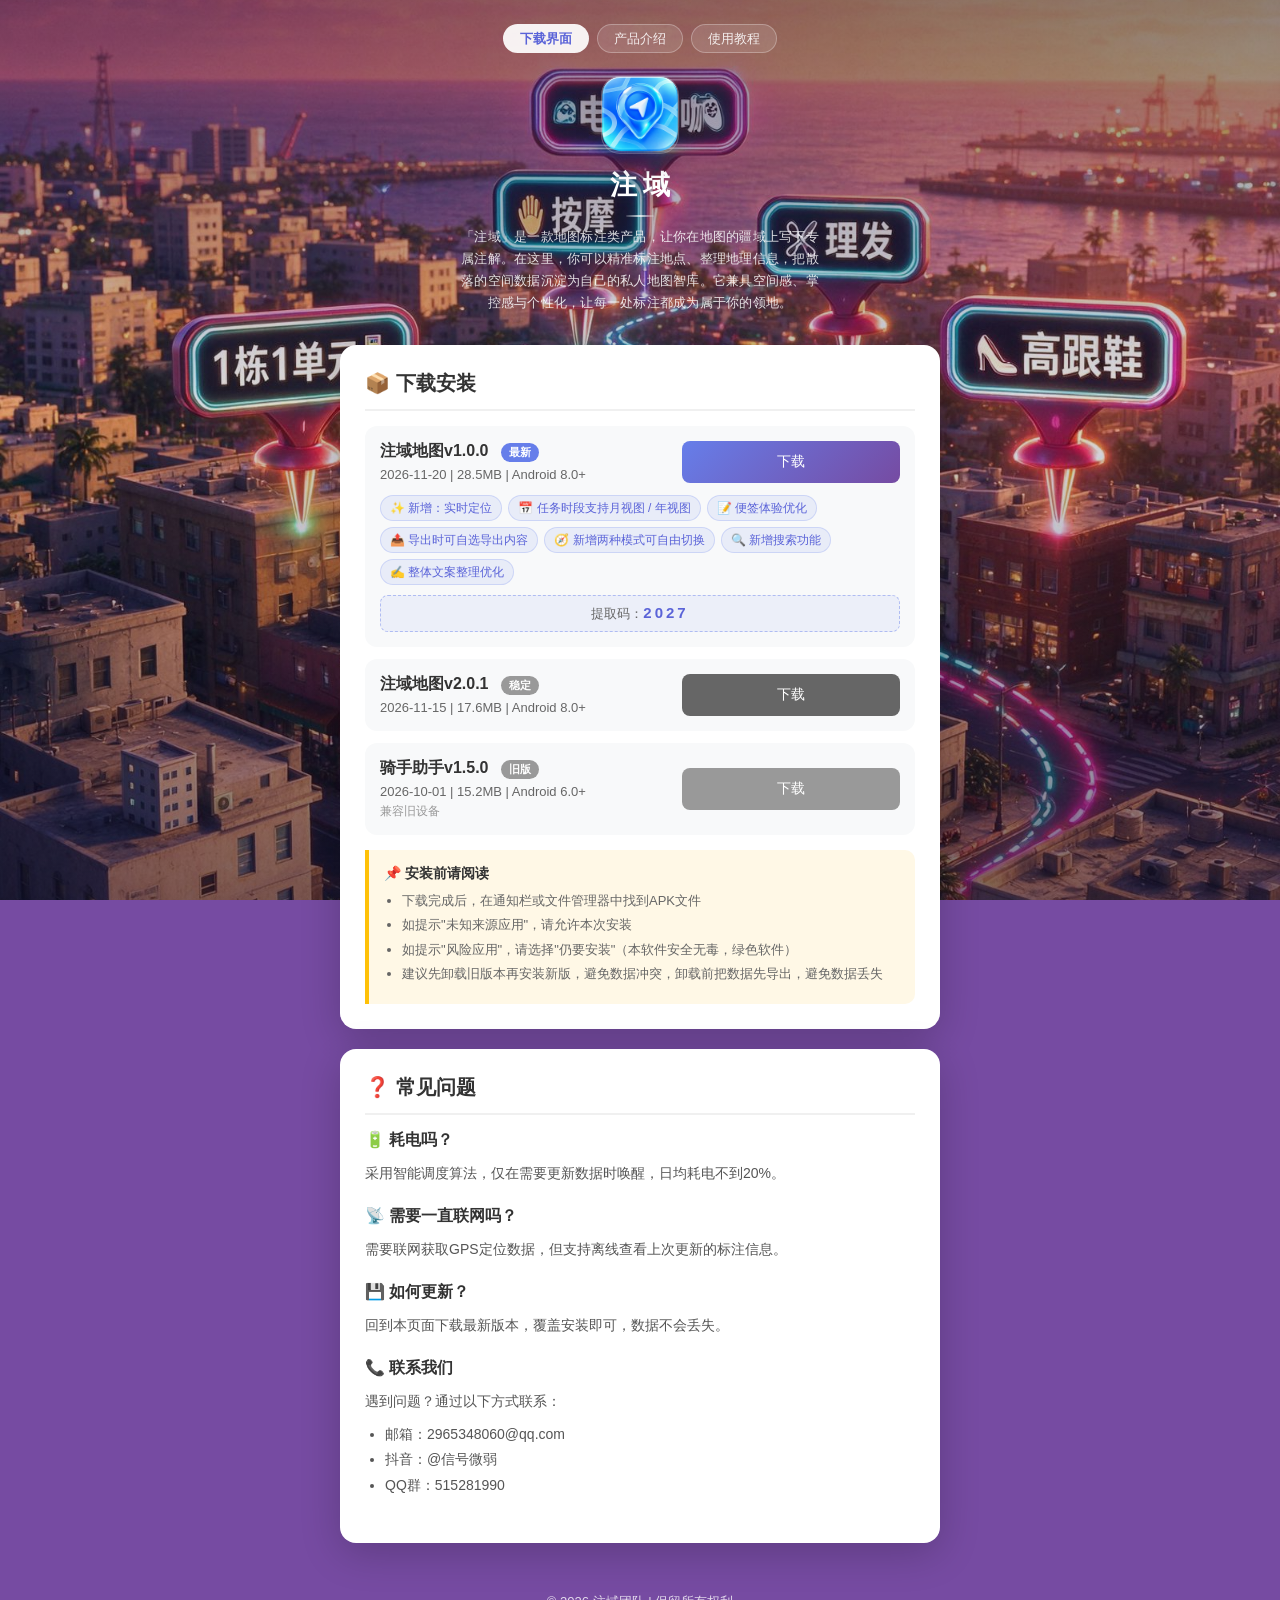
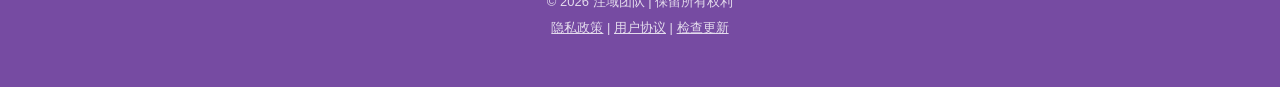
==== commit 7a277fa9: "背景图更新 软件更新注域地图1.0.0apk" ====
--- a/index.html
+++ b/index.html
@@ -30,11 +30,19 @@
                 <div class="version-info">
                     <h3>注域地图v1.0.0 <span class="badge">最新</span></h3>
                     <p>2026-11-20 | 28.5MB | Android 8.0+</p>
-                    <p style="color: #667eea; font-size: 12px; margin-top: 4px;">✨ 新增：任务时段</p>
                 </div>
-                <a href="https://wwbjy.lanzouv.com/ipc9i4gytjad" class="download-btn" download>
+                <a href="https://wwbjy.lanzouv.com/iYDzq4gzxcja" class="download-btn" download>
                     下载
                 </a>
+                <ul class="update-list">
+                    <li>✨ 新增：实时定位</li>
+                    <li>📅 任务时段支持月视图 / 年视图</li>
+                    <li>📝 便签体验优化</li>
+                    <li>📤 导出时可自选导出内容</li>
+                    <li>🧭 新增两种模式可自由切换</li>
+                    <li>🔍 新增搜索功能</li>
+                    <li>✍️ 整体文案整理优化</li>
+                </ul>
                 <div class="extract-code">提取码：<strong>2027</strong></div>
             </div>
             
--- a/styles.css
+++ b/styles.css
@@ -2,9 +2,19 @@
         * { margin: 0; padding: 0; box-sizing: border-box; }
         body {
             font-family: -apple-system, BlinkMacSystemFont, "Segoe UI", Roboto, "Helvetica Neue", Arial, sans-serif;
-            background: linear-gradient(135deg, #667eea 0%, #764ba2 100%);
+            background-color: #764ba2;
             min-height: 100vh;
             padding: 20px;
+        }
+        /* 固定底图 + 暗色蒙层，保证白色文字可读 */
+        body::before {
+            content: "";
+            position: fixed;
+            inset: 0;
+            z-index: -1;
+            background:
+                linear-gradient(180deg, rgba(32, 18, 58, 0.5) 0%, rgba(32, 18, 58, 0.15) 45%, rgba(20, 14, 40, 0.55) 100%),
+                url("beij.png") center center / cover no-repeat;
         }
         .container {
             max-width: 600px;
@@ -136,6 +146,10 @@
             border-radius: 12px;
             margin-bottom: 12px;
         }
+        .version-info {
+            flex: 1 1 0;
+            min-width: 0;
+        }
         .version-info h3 {
             font-size: 16px;
             color: #333;
@@ -145,6 +159,23 @@
             font-size: 13px;
             color: #666;
         }
+        .update-list {
+            display: flex;
+            flex-wrap: wrap;
+            width: 100%;
+            gap: 6px;
+            margin-top: 12px;
+            list-style: none;
+        }
+        .update-list li {
+            padding: 3px 9px;
+            font-size: 12px;
+            line-height: 1.5;
+            color: #5a63d8;
+            background: rgba(102, 126, 234, 0.1);
+            border: 1px solid rgba(102, 126, 234, 0.22);
+            border-radius: 999px;
+        }
         .version-info .badge {
             display: inline-block;
             background: #667eea;
@@ -158,10 +189,14 @@
             background: #999;
         }
         .download-btn {
+            flex-shrink: 0;
+            width: 42%;
+            max-width: 260px;
+            text-align: center;
             background: linear-gradient(135deg, #667eea 0%, #764ba2 100%);
             color: white;
             border: none;
-            padding: 10px 20px;
+            padding: 12px 20px;
             border-radius: 8px;
             font-size: 14px;
             cursor: pointer;
@@ -345,7 +380,7 @@
         }
         @media (max-width: 480px) {
             .version-item { flex-direction: column; gap: 12px; align-items: stretch; }
-            .download-btn { text-align: center; }
+            .download-btn { width: 100%; text-align: center; }
             .header { padding: 28px 8px 24px; }
             .logo { width: 64px; height: 64px; border-radius: 15px; margin-bottom: 12px; }
             .header h1 { font-size: 23px; letter-spacing: 0.16em; text-indent: 0.16em; margin-bottom: 10px; }
